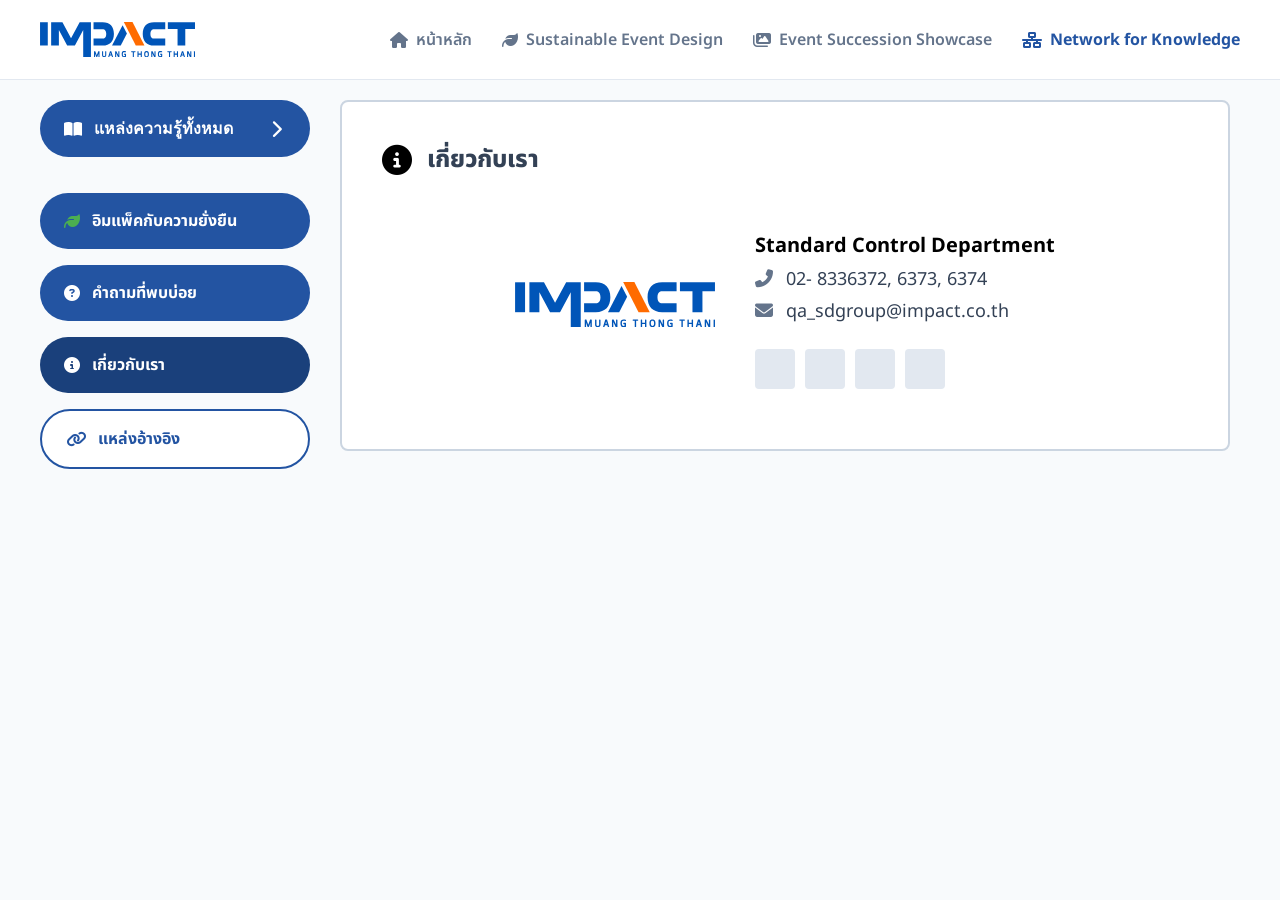
==== about.html @ 9e76afbc "อัพเดต" ====
<!doctype html>
<html lang="th">
  <head>
    <meta charset="UTF-8" />
    <meta name="viewport" content="width=device-width, initial-scale=1.0" />
    <title>เกี่ยวกับเรา - IMPACT Sustain</title>
    <link
      href="https://fonts.googleapis.com/css2?family=Noto+Sans+Thai:wght@300;400;600;700&display=swap"
      rel="stylesheet"
    />
    <link
      rel="stylesheet"
      href="https://cdnjs.cloudflare.com/ajax/libs/font-awesome/6.4.0/css/all.min.css"
    />
    <style>
      :root {
        --impact-blue: #2354a2;
        --border-color: #cbd5e1;
        --text-main: #334155;
        --bg-main: #f8fafc;
      }
      * {
        box-sizing: border-box;
        margin: 0;
        padding: 0;
      }
      body {
        font-family: "Noto Sans Thai", sans-serif;
        background-color: var(--bg-main);
        height: 100vh;
        display: flex;
        flex-direction: column;
        overflow: hidden;
      }

      .navbar {
        height: 80px;
        background: #fff;
        padding: 0 40px;
        display: flex;
        align-items: center;
        justify-content: space-between;
        border-bottom: 1px solid #e2e8f0;
        z-index: 100;
        flex-shrink: 0;
      }
      .nav-left {
        display: flex;
        align-items: center;
      }
      .nav-menu {
        display: flex;
        gap: 30px;
      }
      .nav-link {
        color: #64748b;
        text-decoration: none;
        font-size: 16px;
        font-weight: 600;
        display: flex;
        align-items: center;
        gap: 8px;
        transition: 0.2s;
      }
      .nav-link:hover,
      .nav-link.active {
        color: var(--impact-blue);
        font-weight: 700;
      }

      .main-content {
        display: flex;
        gap: 20px;
        padding: 20px 40px;
        flex: 1;
        overflow: hidden;
      }
      .sidebar {
        width: 280px;
        flex-shrink: 0;
        display: flex;
        flex-direction: column;
        gap: 16px;
        overflow-y: auto;
        padding-right: 10px;
      }
      ::-webkit-scrollbar {
        width: 6px;
      }
      ::-webkit-scrollbar-track {
        background: transparent;
      }
      ::-webkit-scrollbar-thumb {
        background: #cbd5e1;
        border-radius: 10px;
      }
      .sidebar-item {
        display: flex;
        flex-direction: column;
      }
      .menu-btn {
        background-color: var(--impact-blue);
        color: white;
        padding: 16px 24px;
        border-radius: 30px;
        text-decoration: none;
        font-weight: 700;
        display: flex;
        align-items: center;
        gap: 12px;
        font-size: 16px;
        border: none;
        width: 100%;
        justify-content: space-between;
        transition: 0.2s;
        cursor: pointer;
      }
      .menu-btn:hover {
        background-color: #1a407b;
        color: white;
      }
      .menu-left {
        display: flex;
        align-items: center;
        gap: 12px;
      }
      .icon-arrow {
        font-size: 18px;
        transition: 0.3s;
      }
      .menu-btn.collapsed .icon-arrow {
        transform: rotate(-90deg);
      }
      .submenu-wrapper {
        display: grid;
        grid-template-rows: 1fr;
        transition: 0.3s;
        opacity: 1;
      }
      .submenu-wrapper.collapsed {
        grid-template-rows: 0fr;
        opacity: 0;
      }
      .submenu-inner {
        overflow: hidden;
        display: flex;
        flex-direction: column;
        gap: 20px;
        padding-left: 35px;
        padding-top: 15px;
        padding-bottom: 5px;
      }
      .submenu-link {
        text-decoration: none;
        color: var(--text-main);
        font-weight: 700;
        font-size: 16px;
        display: flex;
        align-items: center;
        gap: 15px;
        transition: 0.2s;
      }
      .submenu-link:hover,
      .submenu-link.active {
        color: var(--impact-blue);
      }
      .submenu-link i {
        color: #64748b;
        font-size: 18px;
        width: 20px;
        text-align: center;
      }
      .submenu-link:hover i,
      .submenu-link.active i {
        color: var(--impact-blue);
      }

      .main-area {
        flex: 1;
        display: flex;
        flex-direction: column;
        overflow-y: auto;
        padding-right: 10px;
        padding-bottom: 20px;
      }
      .content-box {
        background: #fff;
        border: 2px solid var(--border-color);
        padding: 40px;
        border-radius: 8px;
      }
      .box-title {
        font-size: 24px;
        font-weight: 800;
        color: var(--text-main);
        margin-bottom: 30px;
        display: flex;
        align-items: center;
        gap: 15px;
      }

      .about-container {
        display: flex;
        align-items: center;
        gap: 40px;
        justify-content: center;
        padding: 20px;
      }
      .about-logo {
        width: 200px;
      }
      .about-logo img {
        width: 100%;
        object-fit: contain;
      }
      .about-details {
        font-size: 18px;
        color: var(--text-main);
        line-height: 1.8;
      }
      .about-details strong {
        font-size: 20px;
        color: #000;
      }
      .cert-row {
        display: flex;
        gap: 10px;
        margin-top: 20px;
      }
      .cert-item {
        width: 40px;
        height: 40px;
        background: #e2e8f0;
        border-radius: 4px;
      }
    </style>
  </head>
  <body>
    <header class="navbar">
      <div class="nav-left">
        <img
          src="images/logo-impact.svg"
          alt="IMPACT"
          height="35"
          onerror="
            this.src =
              'https://upload.wikimedia.org/wikipedia/commons/thumb/1/11/IMPACT_Muang_Thong_Thani_Logo.png/800px-IMPACT_Muang_Thong_Thani_Logo.png'
          "
        />
      </div>
      <div class="nav-menu">
        <a href="index.html" class="nav-link"
          ><i class="fas fa-home"></i> หน้าหลัก</a
        >
        <a href="calculator.html" class="nav-link"
          ><i class="fas fa-leaf"></i> Sustainable Event Design</a
        >
        <a href="event.html" class="nav-link"
          ><i class="fas fa-images"></i> Event Succession Showcase</a
        >
        <a href="network.html" class="nav-link active"
          ><i class="fas fa-network-wired"></i> Network for Knowledge</a
        >
      </div>
    </header>

    <div class="main-content">
      <aside class="sidebar">
        <div class="sidebar-item">
          <button
            class="menu-btn collapsed"
            id="knowledgeToggleBtn"
            onclick="toggleKnowledgeMenu()"
          >
            <div class="menu-left">
              <i class="fas fa-book-open"></i> แหล่งความรู้ทั้งหมด
            </div>
            <i class="fas fa-chevron-down icon-arrow"></i>
          </button>
          <div class="submenu-wrapper collapsed" id="knowledgeSubmenu">
            <div class="submenu-inner">
              <a href="learning.html" class="submenu-link"
                ><i class="far fa-lightbulb"></i> สื่อการเรียนรู้</a
              >
              <a href="video.html" class="submenu-link"
                ><i class="fab fa-youtube"></i> วิดีโอ</a
              >
              <a href="law.html" class="submenu-link"
                ><i class="fas fa-gavel"></i> กฎหมายที่เกี่ยวข้อง</a
              >
            </div>
          </div>
        </div>
        <div class="sidebar-item">
          <a href="sustainability.html" class="menu-btn"
            ><div class="menu-left">
              <i class="fas fa-leaf" style="color: #4caf50"></i>
              อิมแพ็คกับความยั่งยืน
            </div></a
          >
        </div>
        <div class="sidebar-item">
          <a href="faq.html" class="menu-btn"
            ><div class="menu-left">
              <i class="fas fa-question-circle"></i> คำถามที่พบบ่อย
            </div></a
          >
        </div>
        <div class="sidebar-item">
          <a
            href="about.html"
            class="menu-btn"
            style="background-color: #1a407b"
            ><div class="menu-left">
              <i class="fas fa-info-circle"></i> เกี่ยวกับเรา
            </div></a
          >
        </div>
        <div class="sidebar-item">
          <a
            href="reference.html"
            class="menu-btn"
            style="
              background: #fff;
              color: var(--impact-blue);
              border: 2px solid var(--impact-blue);
            "
            ><div class="menu-left">
              <i class="fas fa-link"></i> แหล่งอ้างอิง
            </div></a
          >
        </div>
      </aside>

      <main class="main-area">
        <div class="content-box">
          <div class="box-title">
            <i
              class="fas fa-info-circle"
              style="color: #000; font-size: 30px"
            ></i>
            เกี่ยวกับเรา
          </div>
          <div class="about-container">
            <div class="about-logo">
              <img
                src="images/logo-impact.svg"
                alt="IMPACT Logo"
                onerror="
                  this.src =
                    'https://via.placeholder.com/200x80?text=IMPACT+LOGO'
                "
              />
            </div>
            <div class="about-details">
              <strong>Standard Control Department</strong><br />
              <i
                class="fas fa-phone-alt"
                style="color: #64748b; margin-right: 8px"
              ></i>
              02- 8336372, 6373, 6374<br />
              <i
                class="fas fa-envelope"
                style="color: #64748b; margin-right: 8px"
              ></i>
              qa_sdgroup@impact.co.th
              <div class="cert-row">
                <div class="cert-item"></div>
                <div class="cert-item"></div>
                <div class="cert-item"></div>
                <div class="cert-item"></div>
              </div>
            </div>
          </div>
        </div>
      </main>
    </div>
    <script>
      function toggleKnowledgeMenu() {
        document
          .getElementById("knowledgeToggleBtn")
          .classList.toggle("collapsed");
        document
          .getElementById("knowledgeSubmenu")
          .classList.toggle("collapsed");
      }
    </script>
  </body>
</html>
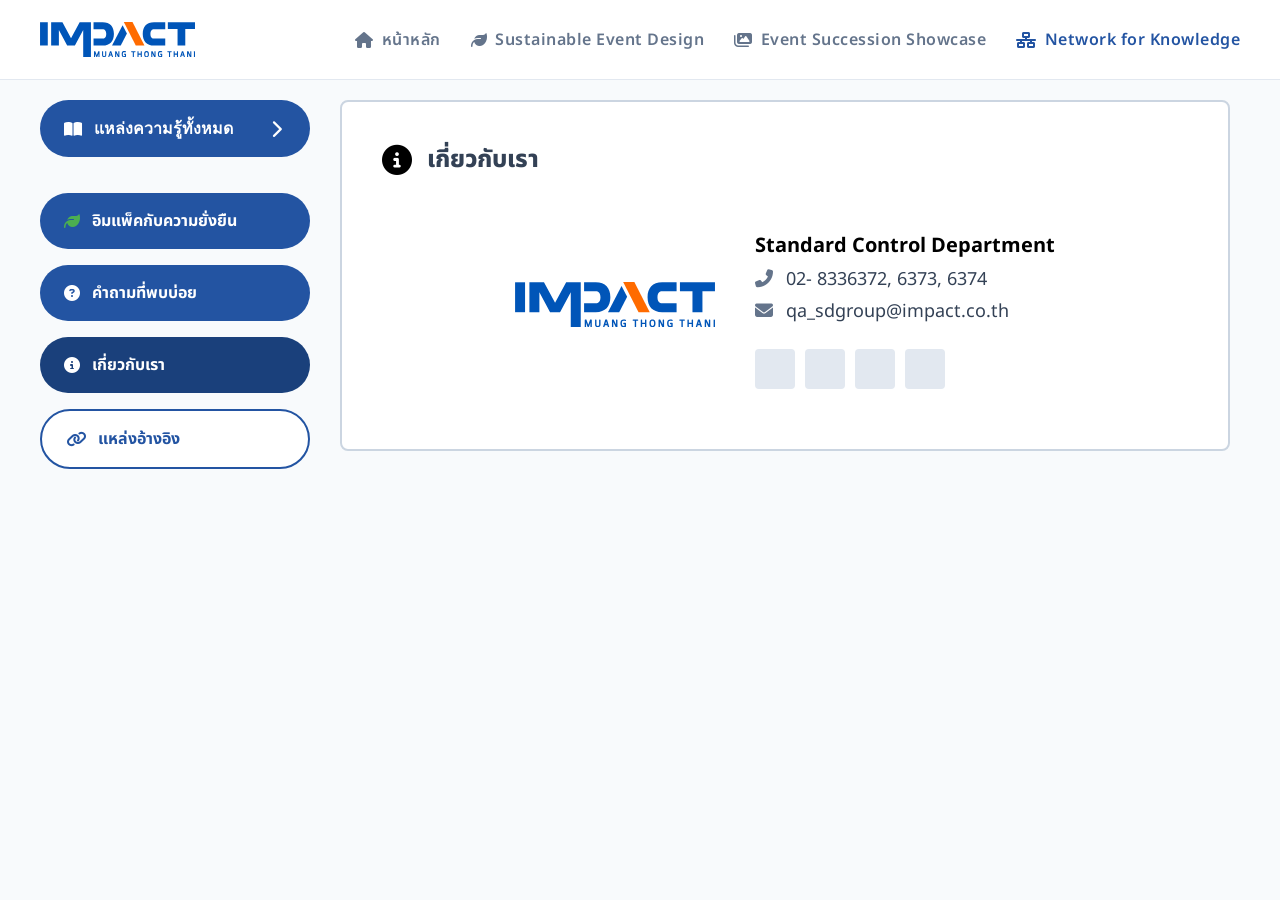
==== commit cb037b30: "อัพเดต 25" ====
--- a/about.html
+++ b/about.html
@@ -57,15 +57,15 @@
         text-decoration: none;
         font-size: 16px;
         font-weight: 600;
+        letter-spacing: 0.5px; /* เพิ่มระยะห่างตัวอักษรแบบพอดี */
         display: flex;
         align-items: center;
         gap: 8px;
-        transition: 0.2s;
-      }
+      }
+      /* เปลี่ยนเฉพาะสีเมื่อ Hover หรือ Active โดยไม่มีเอฟเฟกต์การขยับใดๆ */
       .nav-link:hover,
       .nav-link.active {
         color: var(--impact-blue);
-        font-weight: 700;
       }
 
       .main-content {
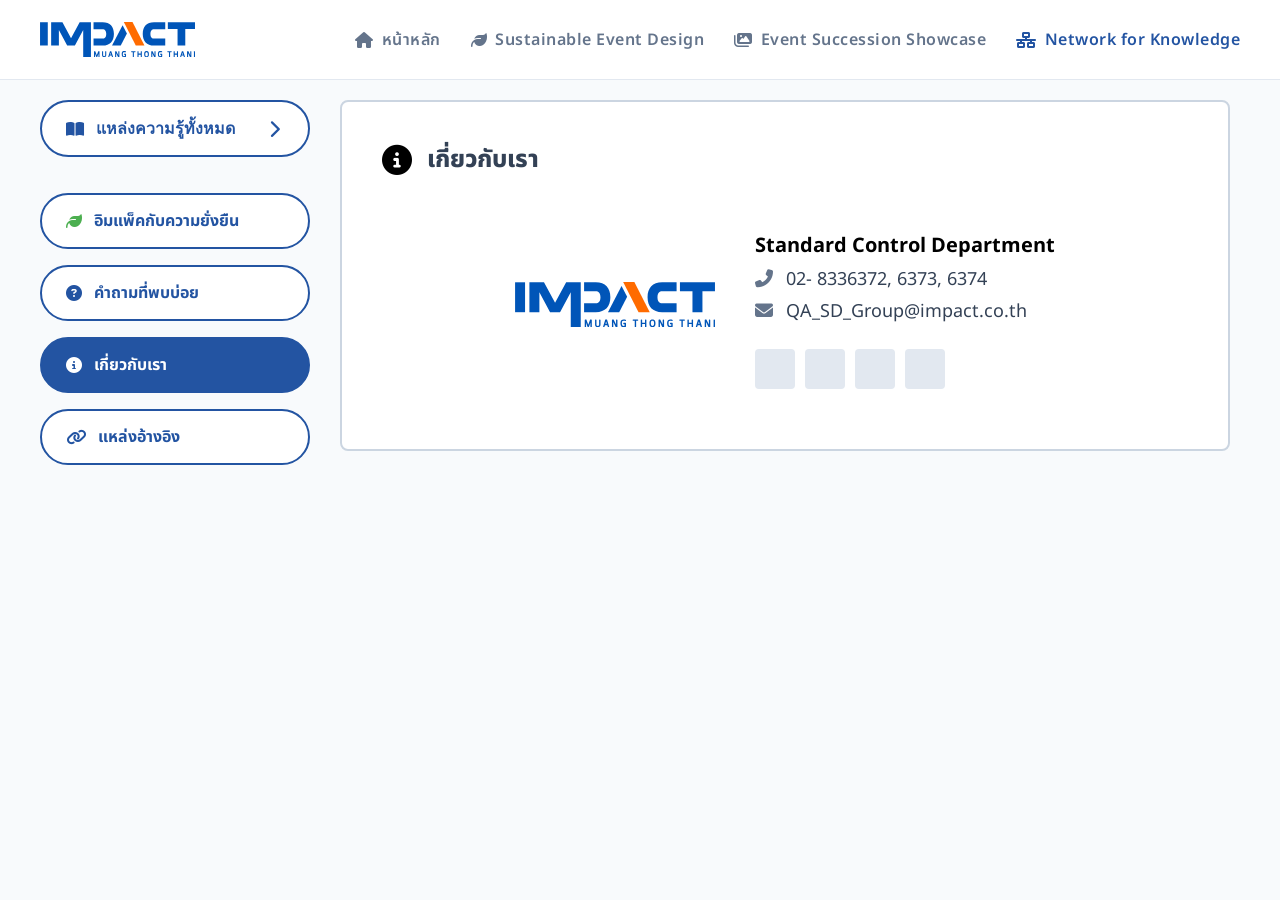
==== commit 76dd2602: "เพิ่มเติม" ====
--- a/about.html
+++ b/about.html
@@ -57,12 +57,11 @@
         text-decoration: none;
         font-size: 16px;
         font-weight: 600;
-        letter-spacing: 0.5px; /* เพิ่มระยะห่างตัวอักษรแบบพอดี */
+        letter-spacing: 0.5px;
         display: flex;
         align-items: center;
         gap: 8px;
       }
-      /* เปลี่ยนเฉพาะสีเมื่อ Hover หรือ Active โดยไม่มีเอฟเฟกต์การขยับใดๆ */
       .nav-link:hover,
       .nav-link.active {
         color: var(--impact-blue);
@@ -98,10 +97,13 @@
         display: flex;
         flex-direction: column;
       }
+
+      /* --- ปุ่มเมนูหลัก Sidebar ปรับเป็นพื้นขาว ขอบน้ำเงิน --- */
       .menu-btn {
-        background-color: var(--impact-blue);
-        color: white;
-        padding: 16px 24px;
+        background-color: #fff;
+        color: var(--impact-blue);
+        border: 2px solid var(--impact-blue);
+        padding: 14px 24px;
         border-radius: 30px;
         text-decoration: none;
         font-weight: 700;
@@ -109,16 +111,17 @@
         align-items: center;
         gap: 12px;
         font-size: 16px;
-        border: none;
         width: 100%;
         justify-content: space-between;
         transition: 0.2s;
         cursor: pointer;
       }
-      .menu-btn:hover {
-        background-color: #1a407b;
+      .menu-btn:hover,
+      .menu-btn.active {
+        background-color: var(--impact-blue);
         color: white;
       }
+
       .menu-left {
         display: flex;
         align-items: center;
@@ -279,7 +282,7 @@
           </button>
           <div class="submenu-wrapper collapsed" id="knowledgeSubmenu">
             <div class="submenu-inner">
-              <a href="learning.html" class="submenu-link"
+              <a href="network.html" class="submenu-link"
                 ><i class="far fa-lightbulb"></i> สื่อการเรียนรู้</a
               >
               <a href="video.html" class="submenu-link"
@@ -307,24 +310,14 @@
           >
         </div>
         <div class="sidebar-item">
-          <a
-            href="about.html"
-            class="menu-btn"
-            style="background-color: #1a407b"
+          <a href="about.html" class="menu-btn active"
             ><div class="menu-left">
               <i class="fas fa-info-circle"></i> เกี่ยวกับเรา
             </div></a
           >
         </div>
         <div class="sidebar-item">
-          <a
-            href="reference.html"
-            class="menu-btn"
-            style="
-              background: #fff;
-              color: var(--impact-blue);
-              border: 2px solid var(--impact-blue);
-            "
+          <a href="reference.html" class="menu-btn"
             ><div class="menu-left">
               <i class="fas fa-link"></i> แหล่งอ้างอิง
             </div></a
@@ -363,7 +356,7 @@
                 class="fas fa-envelope"
                 style="color: #64748b; margin-right: 8px"
               ></i>
-              qa_sdgroup@impact.co.th
+              QA_SD_Group@impact.co.th
               <div class="cert-row">
                 <div class="cert-item"></div>
                 <div class="cert-item"></div>
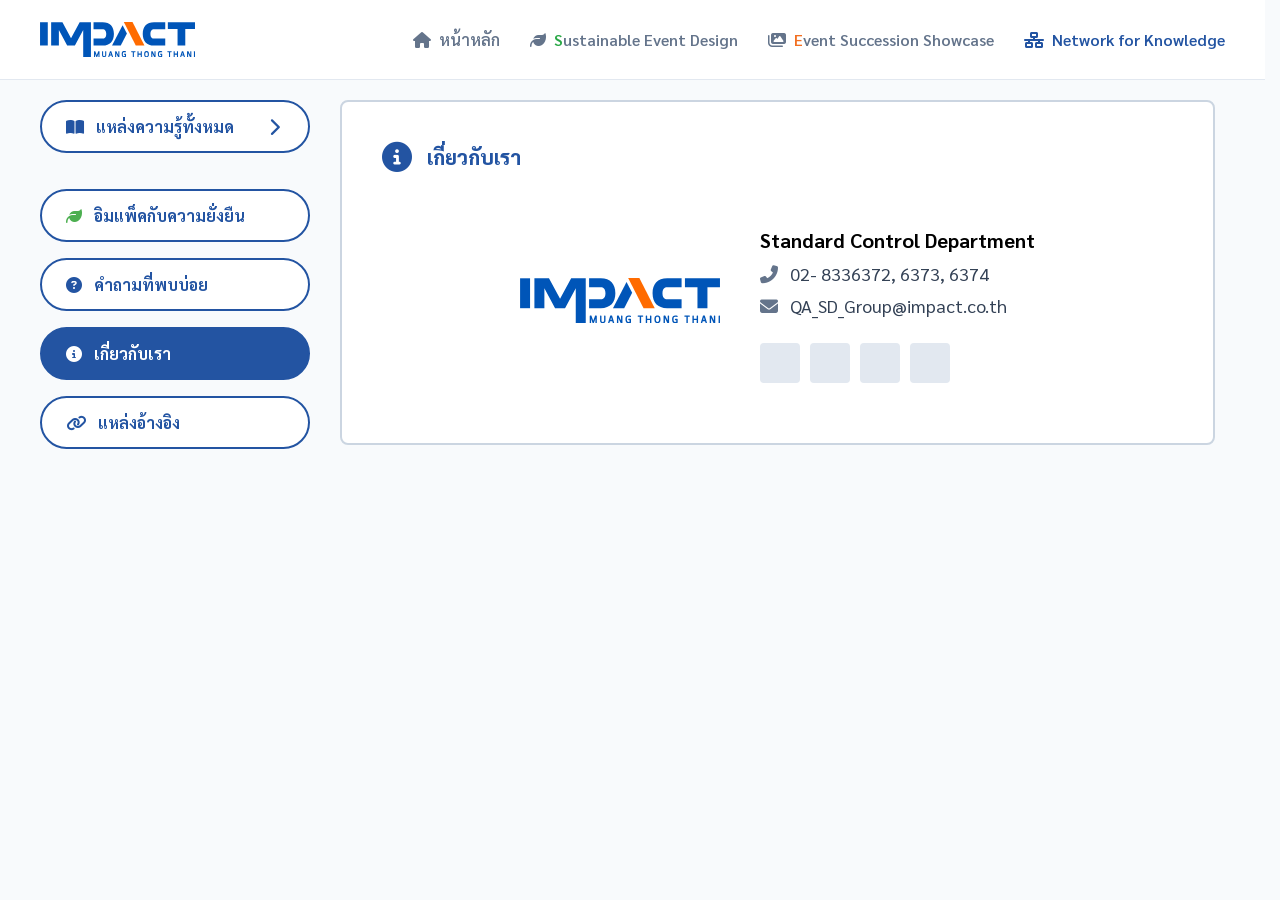
==== commit ebddc270: "26" ====
--- a/about.html
+++ b/about.html
@@ -4,8 +4,11 @@
     <meta charset="UTF-8" />
     <meta name="viewport" content="width=device-width, initial-scale=1.0" />
     <title>เกี่ยวกับเรา - IMPACT Sustain</title>
+
+    <link rel="stylesheet" href="style.css" />
+
     <link
-      href="https://fonts.googleapis.com/css2?family=Noto+Sans+Thai:wght@300;400;600;700&display=swap"
+      href="https://fonts.googleapis.com/css2?family=Inter:wght@400;500;600;700;800&family=Sarabun:wght@300;400;500;600;700;800&display=swap"
       rel="stylesheet"
     />
     <link
@@ -25,7 +28,7 @@
         padding: 0;
       }
       body {
-        font-family: "Noto Sans Thai", sans-serif;
+        font-family: "Sarabun", "Inter", sans-serif;
         background-color: var(--bg-main);
         height: 100vh;
         display: flex;
@@ -33,39 +36,7 @@
         overflow: hidden;
       }
 
-      .navbar {
-        height: 80px;
-        background: #fff;
-        padding: 0 40px;
-        display: flex;
-        align-items: center;
-        justify-content: space-between;
-        border-bottom: 1px solid #e2e8f0;
-        z-index: 100;
-        flex-shrink: 0;
-      }
-      .nav-left {
-        display: flex;
-        align-items: center;
-      }
-      .nav-menu {
-        display: flex;
-        gap: 30px;
-      }
-      .nav-link {
-        color: #64748b;
-        text-decoration: none;
-        font-size: 16px;
-        font-weight: 600;
-        letter-spacing: 0.5px;
-        display: flex;
-        align-items: center;
-        gap: 8px;
-      }
-      .nav-link:hover,
-      .nav-link.active {
-        color: var(--impact-blue);
-      }
+      /* --- ลบ CSS Navbar ออก เพื่อให้ style.css คุม 100% --- */
 
       .main-content {
         display: flex;
@@ -83,23 +54,28 @@
         overflow-y: auto;
         padding-right: 10px;
       }
-      ::-webkit-scrollbar {
+
+      .sidebar::-webkit-scrollbar,
+      .main-area::-webkit-scrollbar {
         width: 6px;
       }
-      ::-webkit-scrollbar-track {
+      .sidebar::-webkit-scrollbar-track,
+      .main-area::-webkit-scrollbar-track {
         background: transparent;
       }
-      ::-webkit-scrollbar-thumb {
+      .sidebar::-webkit-scrollbar-thumb,
+      .main-area::-webkit-scrollbar-thumb {
         background: #cbd5e1;
         border-radius: 10px;
       }
+
       .sidebar-item {
         display: flex;
         flex-direction: column;
       }
 
-      /* --- ปุ่มเมนูหลัก Sidebar ปรับเป็นพื้นขาว ขอบน้ำเงิน --- */
       .menu-btn {
+        font-family: inherit;
         background-color: #fff;
         color: var(--impact-blue);
         border: 2px solid var(--impact-blue);
@@ -193,9 +169,9 @@
         border-radius: 8px;
       }
       .box-title {
-        font-size: 24px;
+        font-size: 20px;
         font-weight: 800;
-        color: var(--text-main);
+        color: var(--impact-blue);
         margin-bottom: 30px;
         display: flex;
         align-items: center;
@@ -244,26 +220,38 @@
         <img
           src="images/logo-impact.svg"
           alt="IMPACT"
-          height="35"
           onerror="
             this.src =
               'https://upload.wikimedia.org/wikipedia/commons/thumb/1/11/IMPACT_Muang_Thong_Thani_Logo.png/800px-IMPACT_Muang_Thong_Thani_Logo.png'
           "
         />
       </div>
+
       <div class="nav-menu">
-        <a href="index.html" class="nav-link"
-          ><i class="fas fa-home"></i> หน้าหลัก</a
-        >
-        <a href="calculator.html" class="nav-link"
-          ><i class="fas fa-leaf"></i> Sustainable Event Design</a
-        >
-        <a href="event.html" class="nav-link"
-          ><i class="fas fa-images"></i> Event Succession Showcase</a
-        >
-        <a href="network.html" class="nav-link active"
-          ><i class="fas fa-network-wired"></i> Network for Knowledge</a
-        >
+        <a href="index.html" class="nav-link">
+          <i class="fas fa-home"></i> หน้าหลัก
+        </a>
+
+        <a href="calculator.html" class="nav-link">
+          <i class="fas fa-leaf"></i>
+          <span>
+            <span style="color: #28a745">S</span>ustainable Event Design
+          </span>
+        </a>
+
+        <a href="event.html" class="nav-link">
+          <i class="fas fa-images"></i>
+          <span>
+            <span style="color: #f26f21">E</span>vent Succession Showcase
+          </span>
+        </a>
+
+        <a href="network.html" class="nav-link active">
+          <i class="fas fa-network-wired"></i>
+          <span>
+            <span style="color: #2354a2">N</span>etwork for Knowledge
+          </span>
+        </a>
       </div>
     </header>
 
@@ -330,7 +318,7 @@
           <div class="box-title">
             <i
               class="fas fa-info-circle"
-              style="color: #000; font-size: 30px"
+              style="color: var(--impact-blue); font-size: 30px"
             ></i>
             เกี่ยวกับเรา
           </div>
--- a/style.css
+++ b/style.css
@@ -0,0 +1,179 @@
+/* นำเข้าฟอนต์ Sarabun + Inter */
+@import url("https://fonts.googleapis.com/css2?family=Inter:wght@400;500;600;700;800&family=Sarabun:wght@300;400;500;600;700;800&display=swap");
+
+/* 🔥 ตัวล็อคหน้ากระตุก/เมนูขยับ (ย้ายมาไว้บนสุดเพื่อให้ครอบคลุมทั้งเว็บ) */
+html {
+  overflow-y: scroll; /* บังคับให้มีร่อง Scrollbar */
+  scrollbar-gutter: stable; /* กันพื้นที่สำหรับ Scrollbar ไว้เสมอ */
+}
+
+/* ตัวแปรสี */
+:root {
+  --impact-blue: #2354a2;
+}
+
+/* Reset */
+* {
+  margin: 0;
+  padding: 0;
+  box-sizing: border-box;
+  font-family: "Sarabun", "Inter", sans-serif;
+}
+
+body {
+  background-color: #f8f9fa;
+  color: #333;
+}
+
+/* =========================
+   ✅ NAVBAR (เหมือน index เป๊ะ)
+========================= */
+.navbar {
+  width: 100%; /* 🔥 บังคับให้ Navbar กว้าง 100% เสมอ ไม่หดตัว */
+  height: 80px;
+  background: #fff;
+
+  display: flex;
+  align-items: center;
+  justify-content: space-between;
+
+  padding: 0 40px;
+  border-bottom: 1px solid #e2e8f0;
+
+  z-index: 100;
+}
+
+.nav-left {
+  display: flex;
+  align-items: center;
+}
+
+.nav-left img {
+  height: 35px;
+  display: block;
+}
+
+.nav-menu {
+  display: flex;
+  gap: 30px; /* ❗ต้อง 30 เท่านั้น */
+}
+
+.nav-link {
+  color: #64748b;
+  text-decoration: none;
+  font-size: 16px;
+  font-weight: 600;
+
+  display: flex;
+  align-items: center;
+  gap: 8px;
+
+  letter-spacing: normal; /* ❗ห้ามมี spacing เพิ่ม */
+}
+
+.nav-link:hover,
+.nav-link.active {
+  color: var(--impact-blue);
+}
+
+/* =========================
+   CONTENT (เก็บไว้เหมือนเดิม 100%)
+========================= */
+.container {
+  display: flex;
+  align-items: center;
+  justify-content: space-between;
+
+  padding: 60px 80px;
+  max-width: 1400px;
+  margin: 0 auto;
+
+  gap: 40px;
+}
+
+.content-left {
+  flex: 1;
+  max-width: 500px;
+}
+
+.content-right {
+  flex: 1;
+  display: flex;
+  justify-content: flex-end;
+}
+
+/* Badge */
+.eco-badge {
+  display: inline-block;
+  background-color: #e5f5e9;
+  color: #28a745;
+  padding: 8px 16px;
+  border-radius: 30px;
+  font-size: 14px;
+  font-weight: 700;
+  margin-bottom: 25px;
+}
+
+/* Heading */
+.content-left h1 {
+  font-family: "Inter", "Sarabun", sans-serif;
+  font-size: 48px;
+  font-weight: 700;
+  color: #1a1a1a;
+  line-height: 1.3;
+  margin-bottom: 25px;
+}
+
+.highlight-green {
+  color: #28a745;
+  font-size: 36px;
+}
+
+/* Description */
+.description {
+  font-size: 16px;
+  color: #555;
+  line-height: 1.6;
+  margin-bottom: 40px;
+}
+
+/* Buttons */
+.button-group {
+  display: flex;
+  gap: 15px;
+}
+
+.btn {
+  display: inline-flex;
+  align-items: center;
+  justify-content: center;
+
+  padding: 12px 24px;
+  border-radius: 30px;
+
+  font-size: 16px;
+  font-weight: 600;
+
+  cursor: pointer;
+  text-decoration: none;
+  gap: 8px;
+}
+
+.btn-primary {
+  background-color: #28a745;
+  color: #fff;
+  border: none;
+}
+
+.btn-outline {
+  background-color: transparent;
+  border: 1px solid #ccc;
+}
+
+/* Image */
+.hero-image {
+  width: 100%;
+  max-width: 650px;
+  border-radius: 16px;
+  object-fit: cover;
+}
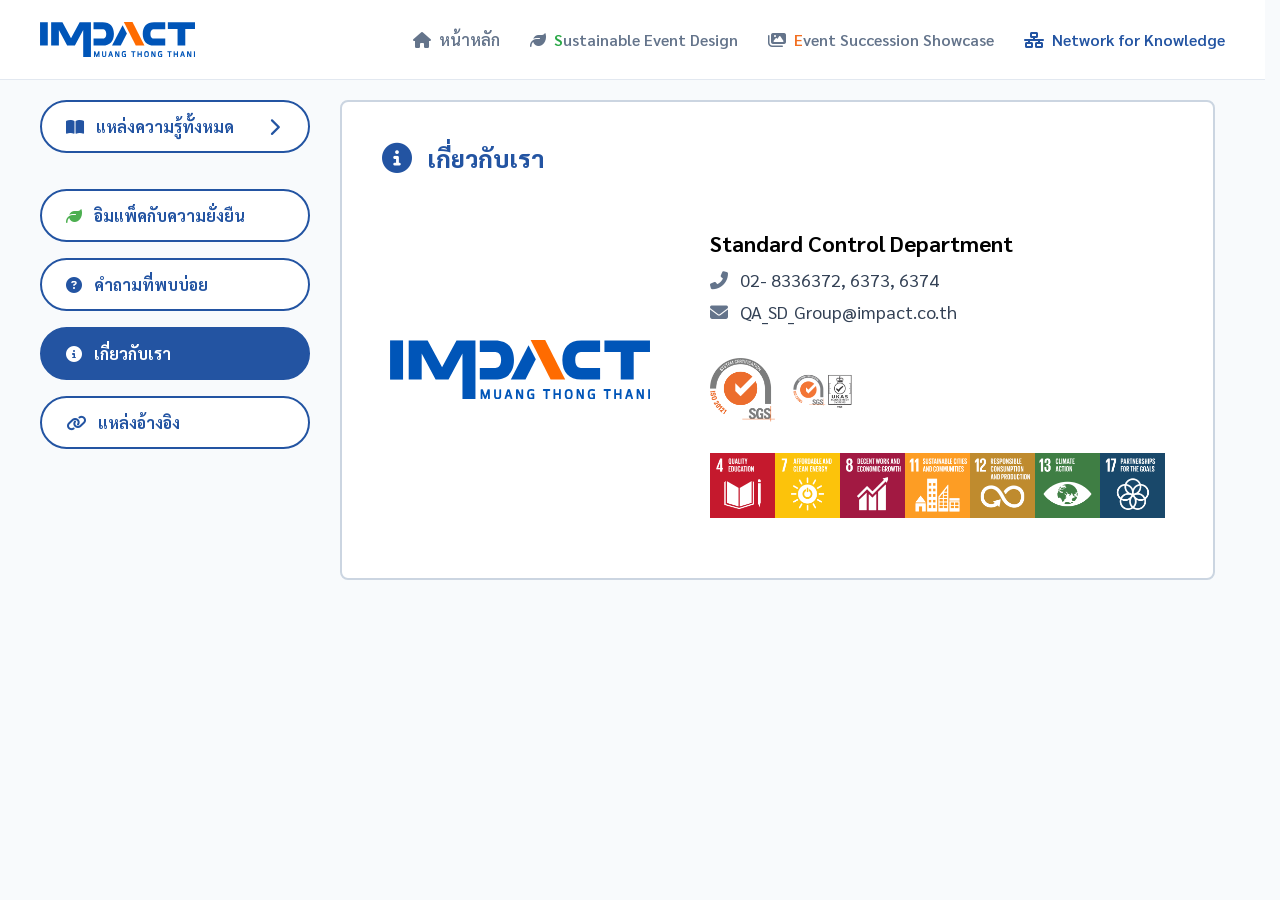
==== commit 220475f0: "30 Mar" ====
--- a/about.html
+++ b/about.html
@@ -36,8 +36,6 @@
         overflow: hidden;
       }
 
-      /* --- ลบ CSS Navbar ออก เพื่อให้ style.css คุม 100% --- */
-
       .main-content {
         display: flex;
         gap: 20px;
@@ -169,7 +167,7 @@
         border-radius: 8px;
       }
       .box-title {
-        font-size: 20px;
+        font-size: 24px;
         font-weight: 800;
         color: var(--impact-blue);
         margin-bottom: 30px;
@@ -180,13 +178,14 @@
 
       .about-container {
         display: flex;
-        align-items: center;
-        gap: 40px;
+        align-items: center; /* จัดให้โลโก้และข้อความอยู่กึ่งกลางแนวดิ่ง */
+        gap: 60px; /* เพิ่มระยะห่างระหว่างโลโก้ IMPACT กับเนื้อหาให้สมดุลขึ้น */
         justify-content: center;
         padding: 20px;
       }
       .about-logo {
-        width: 200px;
+        width: 260px; /* ขยายโลโก้ IMPACT ให้ใหญ่ขึ้นเพื่อคานน้ำหนัก */
+        flex-shrink: 0;
       }
       .about-logo img {
         width: 100%;
@@ -198,19 +197,36 @@
         line-height: 1.8;
       }
       .about-details strong {
-        font-size: 20px;
+        font-size: 22px;
         color: #000;
       }
+
+      /* ✅ ปรับแต่งแถวโลโก้/ใบรับรองด้านล่าง ให้หักบรรทัดได้ถ้ายาวเกิน */
       .cert-row {
         display: flex;
-        gap: 10px;
-        margin-top: 20px;
-      }
-      .cert-item {
-        width: 40px;
-        height: 40px;
-        background: #e2e8f0;
-        border-radius: 4px;
+        flex-wrap: wrap; /* ถ้ายาวเกินไป จะปัดลงบรรทัดใหม่ให้อัตโนมัติ */
+        gap: 30px; /* ระยะห่างระหว่างกลุ่ม SGS กับกลุ่ม SDG */
+        margin-top: 30px;
+        align-items: center;
+      }
+
+      /* ✅ จัดกลุ่มของโลโก้ */
+      .cert-group {
+        display: flex;
+        align-items: center;
+        gap: 15px; /* ระยะห่างปกติระหว่างโลโก้ */
+      }
+
+      /* ✅ กลุ่ม SDG เอาช่องว่างออกเพื่อให้กล่องสีๆ ชนกันเป็น Ribbon */
+      .sdg-group {
+        gap: 0;
+      }
+
+      /* ✅ คลาสบังคับรูปให้สูงเท่ากันทั้งหมด */
+      .cert-img {
+        height: 65px; /* ปรับให้สูงขึ้นนิดนึงดูเต็มตา */
+        width: auto;
+        object-fit: contain;
       }
     </style>
   </head>
@@ -329,7 +345,7 @@
                 alt="IMPACT Logo"
                 onerror="
                   this.src =
-                    'https://via.placeholder.com/200x80?text=IMPACT+LOGO'
+                    'https://upload.wikimedia.org/wikipedia/commons/thumb/1/11/IMPACT_Muang_Thong_Thani_Logo.png/800px-IMPACT_Muang_Thong_Thani_Logo.png'
                 "
               />
             </div>
@@ -345,11 +361,46 @@
                 style="color: #64748b; margin-right: 8px"
               ></i>
               QA_SD_Group@impact.co.th
+
               <div class="cert-row">
-                <div class="cert-item"></div>
-                <div class="cert-item"></div>
-                <div class="cert-item"></div>
-                <div class="cert-item"></div>
+                <div class="cert-group">
+                  <img src="images/SGS (2).png" alt="SGS" class="cert-img" />
+                  <img src="images/SGS.png" alt="SGS" class="cert-img" />
+                </div>
+
+                <div class="cert-group sdg-group">
+                  <img
+                    src="images/4 quality.png"
+                    alt="SDG 4"
+                    class="cert-img"
+                  />
+                  <img
+                    src="images/7 affordable.png"
+                    alt="SDG 7"
+                    class="cert-img"
+                  />
+                  <img src="images/8 Decent.png" alt="SDG 8" class="cert-img" />
+                  <img
+                    src="images/11 sustainable.png"
+                    alt="SDG 11"
+                    class="cert-img"
+                  />
+                  <img
+                    src="images/12 responsible.png"
+                    alt="SDG 12"
+                    class="cert-img"
+                  />
+                  <img
+                    src="images/13 climate.png"
+                    alt="SDG 13"
+                    class="cert-img"
+                  />
+                  <img
+                    src="images/17 partnerships.png"
+                    alt="SDG 17"
+                    class="cert-img"
+                  />
+                </div>
               </div>
             </div>
           </div>
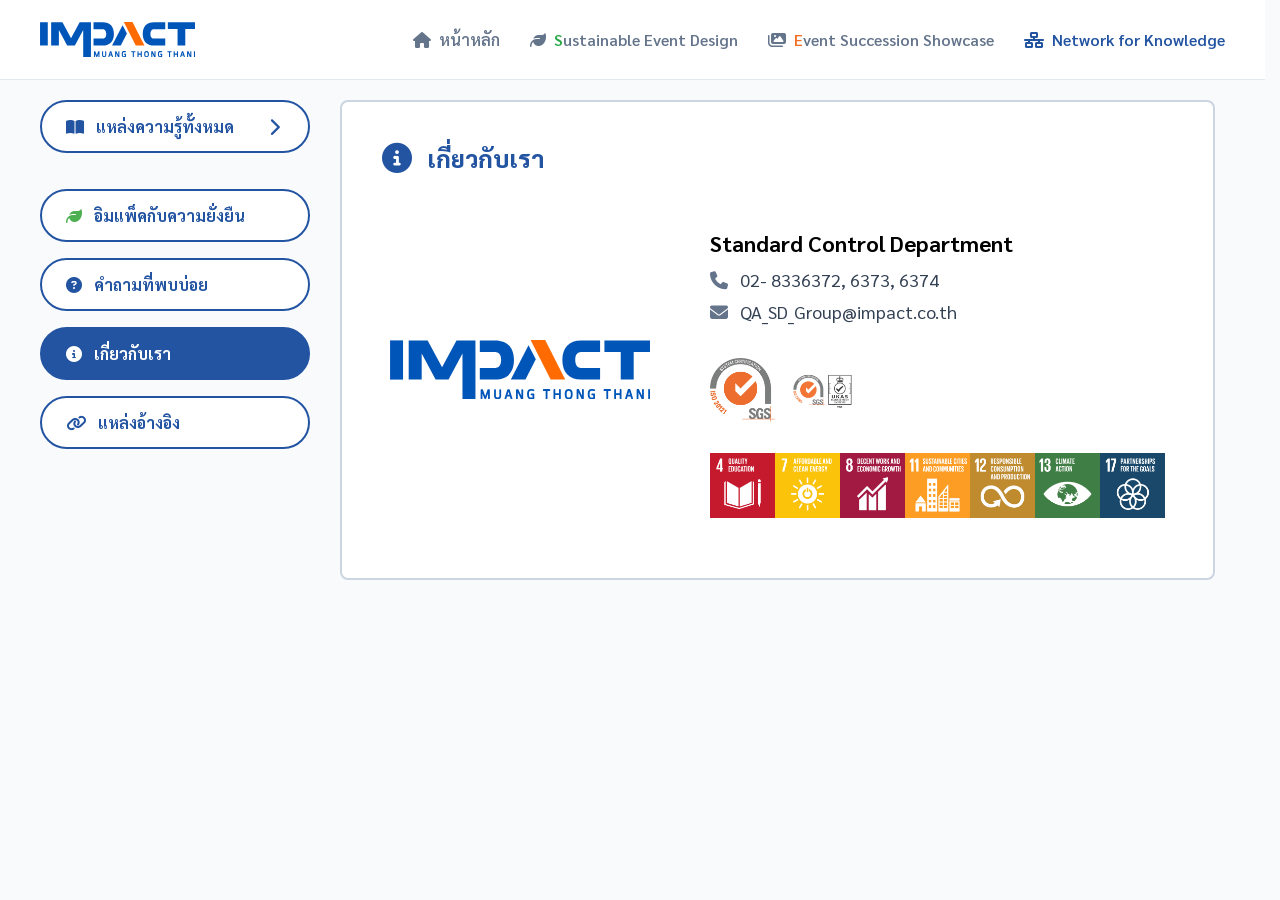
==== commit 822f03e2: "2 Apr / 2" ====
--- a/about.html
+++ b/about.html
@@ -178,13 +178,13 @@
 
       .about-container {
         display: flex;
-        align-items: center; /* จัดให้โลโก้และข้อความอยู่กึ่งกลางแนวดิ่ง */
-        gap: 60px; /* เพิ่มระยะห่างระหว่างโลโก้ IMPACT กับเนื้อหาให้สมดุลขึ้น */
+        align-items: center;
+        gap: 60px;
         justify-content: center;
         padding: 20px;
       }
       .about-logo {
-        width: 260px; /* ขยายโลโก้ IMPACT ให้ใหญ่ขึ้นเพื่อคานน้ำหนัก */
+        width: 260px;
         flex-shrink: 0;
       }
       .about-logo img {
@@ -201,30 +201,26 @@
         color: #000;
       }
 
-      /* ✅ ปรับแต่งแถวโลโก้/ใบรับรองด้านล่าง ให้หักบรรทัดได้ถ้ายาวเกิน */
       .cert-row {
         display: flex;
-        flex-wrap: wrap; /* ถ้ายาวเกินไป จะปัดลงบรรทัดใหม่ให้อัตโนมัติ */
-        gap: 30px; /* ระยะห่างระหว่างกลุ่ม SGS กับกลุ่ม SDG */
+        flex-wrap: wrap;
+        gap: 30px;
         margin-top: 30px;
         align-items: center;
       }
 
-      /* ✅ จัดกลุ่มของโลโก้ */
       .cert-group {
         display: flex;
         align-items: center;
-        gap: 15px; /* ระยะห่างปกติระหว่างโลโก้ */
-      }
-
-      /* ✅ กลุ่ม SDG เอาช่องว่างออกเพื่อให้กล่องสีๆ ชนกันเป็น Ribbon */
+        gap: 15px;
+      }
+
       .sdg-group {
         gap: 0;
       }
 
-      /* ✅ คลาสบังคับรูปให้สูงเท่ากันทั้งหมด */
       .cert-img {
-        height: 65px; /* ปรับให้สูงขึ้นนิดนึงดูเต็มตา */
+        height: 65px;
         width: auto;
         object-fit: contain;
       }
@@ -352,7 +348,7 @@
             <div class="about-details">
               <strong>Standard Control Department</strong><br />
               <i
-                class="fas fa-phone-alt"
+                class="fas fa-phone-alt fa-flip-horizontal"
                 style="color: #64748b; margin-right: 8px"
               ></i>
               02- 8336372, 6373, 6374<br />
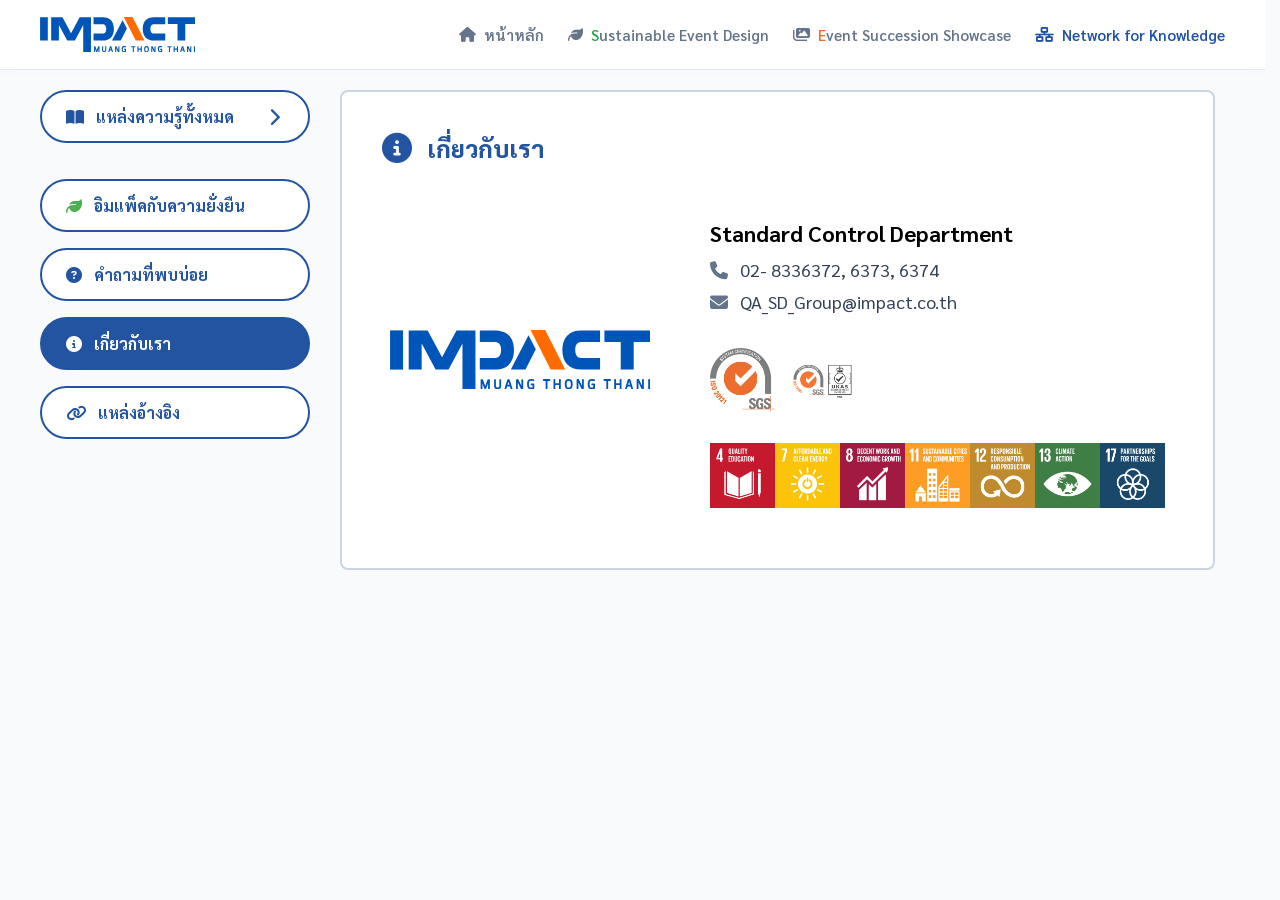
==== commit a0f758f2: "5 May" ====
--- a/about.html
+++ b/about.html
@@ -36,6 +36,7 @@
         overflow: hidden;
       }
 
+      /* Layout หลัก */
       .main-content {
         display: flex;
         gap: 20px;
@@ -43,7 +44,20 @@
         flex: 1;
         overflow: hidden;
       }
-      .sidebar {
+
+      /* Wrapper สำหรับมือถือ (ในคอมซ่อนไว้) */
+      .mobile-sidebar-toggle {
+        display: none;
+      }
+      .close-sidebar-mobile {
+        display: none;
+      }
+      .sidebar-overlay {
+        display: none;
+      }
+
+      /* กล่องใส่ Sidebar ที่เราจะให้ JS มาแทรก */
+      #sidebar-container {
         width: 280px;
         flex-shrink: 0;
         display: flex;
@@ -53,15 +67,22 @@
         padding-right: 10px;
       }
 
-      .sidebar::-webkit-scrollbar,
+      /* สไตล์สำหรับ Sidebar Component */
+      .sidebar {
+        display: flex;
+        flex-direction: column;
+        gap: 16px;
+      }
+
+      #sidebar-container::-webkit-scrollbar,
       .main-area::-webkit-scrollbar {
         width: 6px;
       }
-      .sidebar::-webkit-scrollbar-track,
+      #sidebar-container::-webkit-scrollbar-track,
       .main-area::-webkit-scrollbar-track {
         background: transparent;
       }
-      .sidebar::-webkit-scrollbar-thumb,
+      #sidebar-container::-webkit-scrollbar-thumb,
       .main-area::-webkit-scrollbar-thumb {
         background: #cbd5e1;
         border-radius: 10px;
@@ -152,6 +173,7 @@
         color: var(--impact-blue);
       }
 
+      /* Main Area */
       .main-area {
         flex: 1;
         display: flex;
@@ -176,6 +198,7 @@
         gap: 15px;
       }
 
+      /* เกี่ยวกับเรา Content */
       .about-container {
         display: flex;
         align-items: center;
@@ -224,108 +247,153 @@
         width: auto;
         object-fit: contain;
       }
+
+      /* =========================================
+         ===== MOBILE RESPONSIVE (เพิ่มระบบลิ้นชัก) ======
+         ========================================= */
+      @media (max-width: 768px) {
+        body {
+          overflow: auto;
+          height: auto;
+        }
+
+        .main-content {
+          flex-direction: column;
+          padding: 15px 20px;
+          overflow: visible;
+        }
+
+        .main-area {
+          overflow: visible;
+          padding-right: 0;
+        }
+
+        .content-box {
+          padding: 20px;
+        }
+
+        .about-container {
+          flex-direction: column; /* ให้โลโก้กับข้อมูลเรียงเป็นแนวตั้งบนมือถือ */
+          gap: 30px;
+          text-align: center;
+        }
+
+        .about-logo {
+          width: 200px; /* ลดขนาดโลโก้ลงนิดนึงบนมือถือ */
+        }
+
+        .cert-row {
+          justify-content: center; /* จัดให้อยู่ตรงกลาง */
+        }
+
+        .cert-img {
+          height: 45px; /* ลดขนาดโลโก้ใบเซอร์บนมือถือ */
+        }
+
+        /* ปุ่มเปิดเมนูหมวดหมู่ (แสดงเฉพาะมือถือ) */
+        .mobile-sidebar-toggle {
+          display: flex;
+          align-items: center;
+          justify-content: center;
+          gap: 10px;
+          background-color: var(--impact-blue);
+          color: #fff;
+          border: none;
+          padding: 14px;
+          border-radius: 8px;
+          font-family: inherit;
+          font-size: 16px;
+          font-weight: 700;
+          cursor: pointer;
+          margin-bottom: 20px;
+          box-shadow: 0 4px 12px rgba(35, 84, 162, 0.2);
+          width: 100%;
+        }
+
+        /* กล่องคลุม Sidebar แปลงร่างเป็นลิ้นชักซ่อนข้างจอ */
+        #mobile-sidebar-wrapper {
+          position: fixed;
+          top: 0;
+          left: -100%;
+          width: 300px;
+          height: 100vh;
+          background: #ffffff;
+          z-index: 2000;
+          padding: 20px 10px 20px 20px;
+          box-shadow: 4px 0 20px rgba(0, 0, 0, 0.15);
+          transition: left 0.3s ease;
+          display: flex;
+          flex-direction: column;
+        }
+
+        #mobile-sidebar-wrapper.active {
+          left: 0;
+        }
+
+        .close-sidebar-mobile {
+          display: flex;
+          align-self: flex-end;
+          background: none;
+          border: none;
+          font-size: 24px;
+          color: var(--text-main);
+          cursor: pointer;
+          margin-bottom: 15px;
+          padding: 5px 10px;
+        }
+
+        .sidebar-overlay {
+          display: none;
+          position: fixed;
+          top: 0;
+          left: 0;
+          width: 100vw;
+          height: 100vh;
+          background: rgba(15, 23, 42, 0.6);
+          backdrop-filter: blur(2px);
+          z-index: 1999;
+        }
+
+        .sidebar-overlay.active {
+          display: block;
+        }
+
+        #sidebar-container {
+          width: 100%;
+          height: 100%;
+          overflow-y: auto;
+          padding-right: 10px;
+        }
+      }
     </style>
   </head>
   <body>
-    <header class="navbar">
-      <div class="nav-left">
-        <img
-          src="images/logo-impact.svg"
-          alt="IMPACT"
-          onerror="
-            this.src =
-              'https://upload.wikimedia.org/wikipedia/commons/thumb/1/11/IMPACT_Muang_Thong_Thani_Logo.png/800px-IMPACT_Muang_Thong_Thani_Logo.png'
-          "
-        />
+    <!-- เรียกใช้ Navbar Component จาก navbar.js -->
+
+    <div class="main-content">
+      <!-- Overlay พื้นหลังสีดำ (คลิกเพื่อปิดเมนูได้) -->
+      <div
+        class="sidebar-overlay"
+        id="sidebarOverlay"
+        onclick="toggleMobileSidebar()"
+      ></div>
+
+      <!-- กล่องห่อหุ้ม Sidebar (ทำหน้าที่เป็นลิ้นชักซ่อนบนมือถือ) -->
+      <div id="mobile-sidebar-wrapper">
+        <button class="close-sidebar-mobile" onclick="toggleMobileSidebar()">
+          <i class="fas fa-times"></i>
+        </button>
+        <!-- ตำแหน่งที่ sidebar.js จะนำเมนูมาใส่ -->
+        <div id="sidebar-container"></div>
       </div>
 
-      <div class="nav-menu">
-        <a href="index.html" class="nav-link">
-          <i class="fas fa-home"></i> หน้าหลัก
-        </a>
-
-        <a href="calculator.html" class="nav-link">
-          <i class="fas fa-leaf"></i>
-          <span>
-            <span style="color: #28a745">S</span>ustainable Event Design
-          </span>
-        </a>
-
-        <a href="event.html" class="nav-link">
-          <i class="fas fa-images"></i>
-          <span>
-            <span style="color: #f26f21">E</span>vent Succession Showcase
-          </span>
-        </a>
-
-        <a href="network.html" class="nav-link active">
-          <i class="fas fa-network-wired"></i>
-          <span>
-            <span style="color: #2354a2">N</span>etwork for Knowledge
-          </span>
-        </a>
-      </div>
-    </header>
-
-    <div class="main-content">
-      <aside class="sidebar">
-        <div class="sidebar-item">
-          <button
-            class="menu-btn collapsed"
-            id="knowledgeToggleBtn"
-            onclick="toggleKnowledgeMenu()"
-          >
-            <div class="menu-left">
-              <i class="fas fa-book-open"></i> แหล่งความรู้ทั้งหมด
-            </div>
-            <i class="fas fa-chevron-down icon-arrow"></i>
-          </button>
-          <div class="submenu-wrapper collapsed" id="knowledgeSubmenu">
-            <div class="submenu-inner">
-              <a href="network.html" class="submenu-link"
-                ><i class="far fa-lightbulb"></i> สื่อการเรียนรู้</a
-              >
-              <a href="video.html" class="submenu-link"
-                ><i class="fab fa-youtube"></i> วิดีโอ</a
-              >
-              <a href="law.html" class="submenu-link"
-                ><i class="fas fa-gavel"></i> กฎหมายที่เกี่ยวข้อง</a
-              >
-            </div>
-          </div>
-        </div>
-        <div class="sidebar-item">
-          <a href="sustainability.html" class="menu-btn"
-            ><div class="menu-left">
-              <i class="fas fa-leaf" style="color: #4caf50"></i>
-              อิมแพ็คกับความยั่งยืน
-            </div></a
-          >
-        </div>
-        <div class="sidebar-item">
-          <a href="faq.html" class="menu-btn"
-            ><div class="menu-left">
-              <i class="fas fa-question-circle"></i> คำถามที่พบบ่อย
-            </div></a
-          >
-        </div>
-        <div class="sidebar-item">
-          <a href="about.html" class="menu-btn active"
-            ><div class="menu-left">
-              <i class="fas fa-info-circle"></i> เกี่ยวกับเรา
-            </div></a
-          >
-        </div>
-        <div class="sidebar-item">
-          <a href="reference.html" class="menu-btn"
-            ><div class="menu-left">
-              <i class="fas fa-link"></i> แหล่งอ้างอิง
-            </div></a
-          >
-        </div>
-      </aside>
-
+      <!-- ส่วนเนื้อหาหลักด้านขวา -->
       <main class="main-area">
+        <!-- ปุ่มกดเปิด Sidebar (จะโชว์เฉพาะในมือถือเท่านั้น) -->
+        <button class="mobile-sidebar-toggle" onclick="toggleMobileSidebar()">
+          <i class="fas fa-list-ul"></i> เลือกหมวดหมู่
+        </button>
+
         <div class="content-box">
           <div class="box-title">
             <i
@@ -403,14 +471,26 @@
         </div>
       </main>
     </div>
+
+    <!-- เรียกใช้ Component ทั้ง Navbar และ Sidebar -->
+    <script src="navbar.js"></script>
+    <script src="sidebar.js"></script>
+
+    <!-- Script สำหรับเปิด-ปิดเมนูบนมือถือ -->
     <script>
-      function toggleKnowledgeMenu() {
-        document
-          .getElementById("knowledgeToggleBtn")
-          .classList.toggle("collapsed");
-        document
-          .getElementById("knowledgeSubmenu")
-          .classList.toggle("collapsed");
+      function toggleMobileSidebar() {
+        const wrapper = document.getElementById("mobile-sidebar-wrapper");
+        const overlay = document.getElementById("sidebarOverlay");
+
+        wrapper.classList.toggle("active");
+        overlay.classList.toggle("active");
+
+        // ล็อกไม่ให้จอหลังเลื่อนเวลาเปิดเมนู
+        if (wrapper.classList.contains("active")) {
+          document.body.style.overflow = "hidden";
+        } else {
+          document.body.style.overflow = "auto";
+        }
       }
     </script>
   </body>
